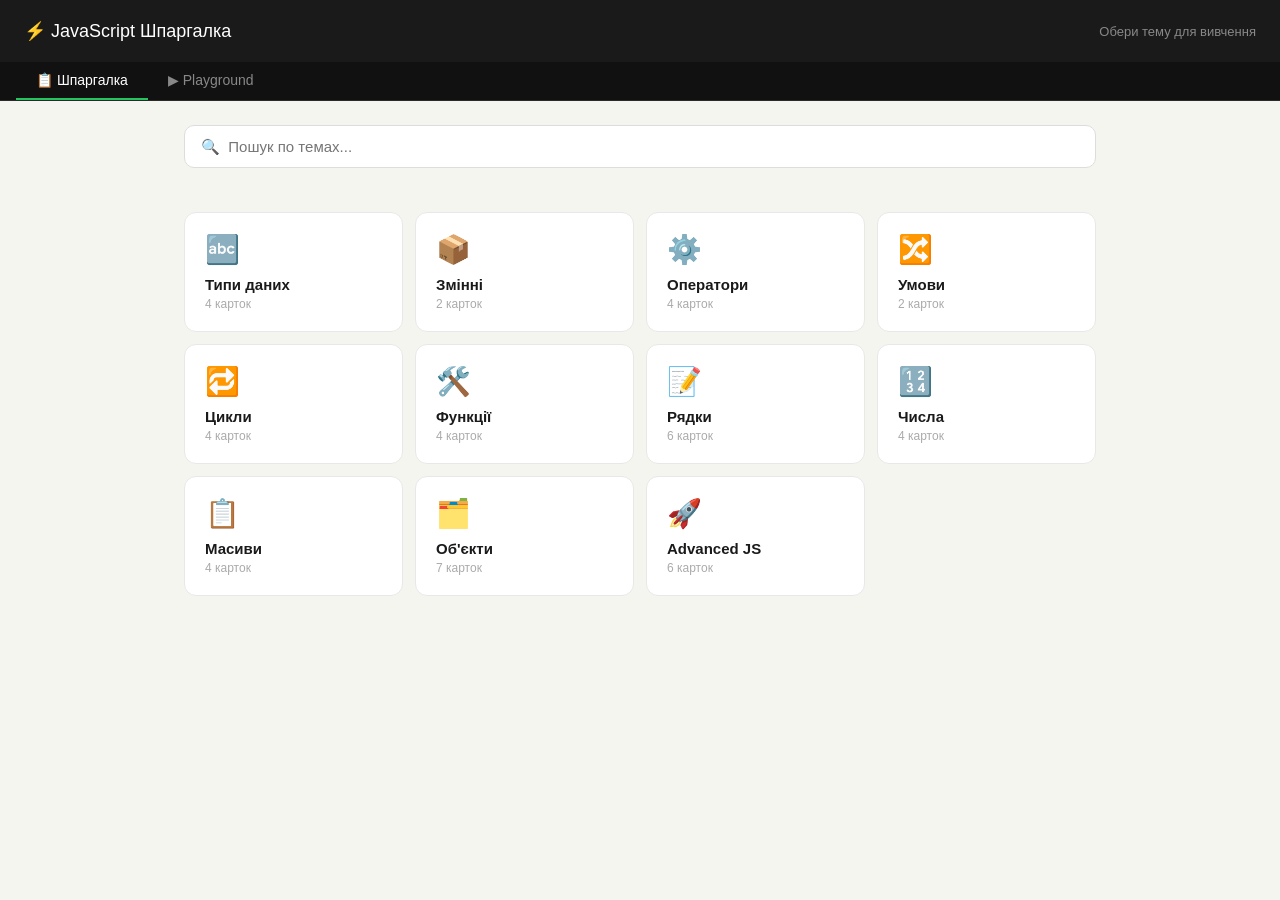
==== index.html @ d06f13a1 "fixs botom live code" ====
<!DOCTYPE html>
<html lang="uk">
<head>
  <meta charset="UTF-8">
  <meta name="viewport" content="width=device-width, initial-scale=1.0">
  <title>JavaScript Шпаргалка</title>
  <link rel="stylesheet" href="style.css">
  <style>
    body { display: flex; flex-direction: column; height: 100vh; overflow: hidden; }
    header { flex-shrink: 0; }

    .nav-tabs {
      display: flex;
      background: #111;
      border-bottom: 1px solid #2a2a2a;
      padding: 0 1rem;
      flex-shrink: 0;
    }
    .nav-tab {
      padding: 10px 20px;
      font-size: 14px;
      color: #888;
      cursor: pointer;
      border-bottom: 2px solid transparent;
      transition: all 0.15s;
      user-select: none;
    }
    .nav-tab:hover { color: #ccc; }
    .nav-tab.active { color: #fff; border-bottom-color: #22c55e; }

    /* ── Pages ── */
    .page { display: none; flex: 1; overflow-y: auto; }
    .page.active { display: block; }
    #page-playground { overflow: hidden; }
    #page-playground.active { display: flex; flex-direction: column; }

    #playground-frame { flex: 1; border: none; width: 100%; }

    /* ── Detail page ── */
    #page-detail.active { display: block; }

    .detail-back {
      display: inline-flex;
      align-items: center;
      gap: 8px;
      font-size: 15px;
      font-weight: 500;
      color: #fff;
      cursor: pointer;
      margin: 1.25rem 1.5rem 0;
      padding: 10px 20px;
      background: #2a2a2a;
      border: 1px solid #3a3a3a;
      border-radius: 10px;
      transition: all 0.15s;
      user-select: none;
    }
    .detail-back:hover { background: #333; border-color: #555; }

    .detail-container {
      max-width: 820px;
      margin: 0 auto;
      padding: 1rem 1.5rem 3rem;
    }

    .detail-title {
      font-size: 26px;
      font-weight: 600;
      color: #1a1a1a;
      margin-bottom: 0.5rem;
    }

    .detail-card {
      background: #fff;
      border: 1px solid #e8e8e8;
      border-radius: 12px;
      padding: 1.25rem;
      margin-bottom: 1rem;
    }

    .detail-card-title {
      font-size: 15px;
      font-weight: 600;
      color: #1a1a1a;
      margin-bottom: 6px;
    }

    .detail-card-desc {
      font-size: 13px;
      color: #666;
      line-height: 1.7;
      margin-bottom: 12px;
    }

    /* Код — кликабельный */
    .code-block {
      position: relative;
      cursor: pointer;
      border-radius: 8px;
      overflow: hidden;
    }

    .code-block pre {
      border-radius: 8px;
      margin: 0;
      transition: opacity 0.15s;
    }

    .code-block:hover pre { opacity: 0.85; }

    .code-hint {
      position: absolute;
      bottom: 8px;
      right: 10px;
      font-size: 11px;
      color: #22c55e;
      background: rgba(0,0,0,0.6);
      padding: 3px 8px;
      border-radius: 6px;
      opacity: 0;
      transition: opacity 0.15s;
      pointer-events: none;
      font-family: -apple-system, sans-serif;
    }

    .code-block:hover .code-hint { opacity: 1; }

    /* Toast */
    .toast {
      position: fixed;
      bottom: 24px;
      left: 50%;
      transform: translateX(-50%) translateY(10px);
      background: #22c55e;
      color: #fff;
      font-size: 13px;
      font-weight: 500;
      padding: 10px 20px;
      border-radius: 20px;
      opacity: 0;
      transition: all 0.25s;
      pointer-events: none;
      z-index: 999;
      font-family: -apple-system, sans-serif;
    }
    .toast.show {
      opacity: 1;
      transform: translateX(-50%) translateY(0);
    }

    /* ── Grid: теми ── */
    .topics-grid {
      display: grid;
      grid-template-columns: repeat(auto-fill, minmax(200px, 1fr));
      gap: 12px;
      padding: 1.5rem;
      max-width: 960px;
      margin: 0 auto;
    }

    .topic-card {
      background: #fff;
      border: 1px solid #e8e8e8;
      border-radius: 12px;
      padding: 1.25rem;
      cursor: pointer;
      transition: all 0.15s;
      user-select: none;
    }
    .topic-card:hover {
      border-color: #22c55e;
      transform: translateY(-2px);
      box-shadow: 0 4px 16px rgba(0,0,0,0.07);
    }

    .topic-icon { font-size: 28px; margin-bottom: 10px; }
    .topic-name { font-size: 15px; font-weight: 600; color: #1a1a1a; margin-bottom: 4px; }
    .topic-count { font-size: 12px; color: #aaa; }

    /* Search на головній */
    .search-wrap {
      padding: 1.5rem 1.5rem 0;
      max-width: 960px;
      margin: 0 auto;
    }

    @media (prefers-color-scheme: dark) {
      .detail-title { color: #e8e8e8; }
      .detail-card { background: #1e1e1e; border-color: #2a2a2a; }
      .detail-card-title { color: #e8e8e8; }
      .detail-card-desc { color: #aaa; }
      .topic-card { background: #1e1e1e; border-color: #2a2a2a; }
      .topic-name { color: #e8e8e8; }
    }
  </style>
</head>
<body>

<header>
  <h1>⚡ JavaScript Шпаргалка</h1>
  <span id="header-sub">Обери тему для вивчення</span>
</header>

<div class="nav-tabs">
  <span class="nav-tab active" id="nav-cheatsheet" onclick="showPage('cheatsheet')">📋 Шпаргалка</span>
  <span class="nav-tab" id="nav-playground" onclick="showPage('playground')">▶ Playground</span>
</div>

<!-- Шпаргалка (сітка тем) -->
<div class="page active" id="page-cheatsheet">
  <div class="search-wrap">
    <input class="search-bar" id="search" placeholder="🔍  Пошук по темах..." oninput="filterTopics()">
  </div>
  <div class="topics-grid" id="topics-grid"></div>
</div>

<!-- Детальна сторінка теми -->
<div class="page" id="page-detail">
  <div class="detail-back" onclick="backToCheatsheet()">← Назад</div>
  <div class="detail-container" id="detail-content"></div>
</div>

<!-- Playground -->
<div class="page" id="page-playground">
  <iframe id="playground-frame" src="playground.html"></iframe>
</div>

<div class="toast" id="toast">▶ Код відкрито в Playground!</div>

<script src="data.js"></script>
<script src="editor.js"></script>

</body>
</html>
---- style.css ----
*, *::before, *::after {
  box-sizing: border-box;
  margin: 0;
  padding: 0;
}

body {
  font-family: -apple-system, BlinkMacSystemFont, 'Segoe UI', sans-serif;
  background: #f5f5f0;
  color: #1a1a1a;
  min-height: 100vh;
}

header {
  background: #1a1a1a;
  color: #fff;
  padding: 1.25rem 1.5rem;
  display: flex;
  align-items: center;
  gap: 12px;
  position: sticky;
  top: 0;
  z-index: 100;
}
header h1 { font-size: 18px; font-weight: 500; }
header span { font-size: 13px; color: #888; margin-left: auto; }

.container { max-width: 960px; margin: 0 auto; padding: 1.5rem; }

.search-bar {
  width: 100%; padding: 12px 16px; font-size: 15px;
  border: 1px solid #ddd; border-radius: 10px;
  background: #fff; color: #1a1a1a;
  margin-bottom: 1.25rem; outline: none;
}
.search-bar:focus { border-color: #555; }

.tabs { display: flex; flex-wrap: wrap; gap: 6px; margin-bottom: 1.5rem; }
.tab {
  padding: 7px 15px; font-size: 13px;
  border: 1px solid #ddd; border-radius: 20px;
  cursor: pointer; background: #fff; color: #555; transition: all 0.15s;
}
.tab:hover { border-color: #999; color: #1a1a1a; }
.tab.active { background: #1a1a1a; color: #fff; border-color: #1a1a1a; }

.section { margin-bottom: 2rem; }
.section-title {
  font-size: 20px; font-weight: 600; color: #1a1a1a;
  margin-bottom: 1rem; padding-bottom: 8px;
  border-bottom: 2px solid #1a1a1a;
}

.cards-grid {
  display: grid;
  grid-template-columns: repeat(auto-fill, minmax(420px, 1fr));
  gap: 12px;
}

.card {
  background: #fff; border: 1px solid #e8e8e8;
  border-radius: 12px; padding: 1rem 1.25rem;
}
.card-title { font-size: 14px; font-weight: 600; color: #1a1a1a; margin-bottom: 6px; }
.card-desc { font-size: 13px; color: #666; margin-bottom: 10px; line-height: 1.6; }

/* code preview */
pre {
  background: #1a1a1a; color: #e8e8e8;
  border-radius: 8px 8px 0 0;
  padding: 12px 14px; font-size: 12.5px;
  overflow-x: auto; line-height: 1.65;
  font-family: 'Fira Code','Cascadia Code','Consolas',monospace;
  white-space: pre; margin: 0;
}

/* toolbar */
.editor-toolbar {
  display: flex; align-items: center; gap: 6px;
  background: #111; padding: 6px 10px;
  border-top: 1px solid #2a2a2a;
}

.btn-run {
  padding: 4px 14px; font-size: 12px; font-weight: 600;
  background: #22c55e; color: #fff;
  border: none; border-radius: 6px;
  cursor: pointer; transition: background 0.15s;
}
.btn-run:hover { background: #16a34a; }

.btn-reset {
  padding: 4px 10px; font-size: 12px;
  background: transparent; color: #888;
  border: 1px solid #333; border-radius: 6px;
  cursor: pointer; transition: all 0.15s;
}
.btn-reset:hover { color: #ccc; border-color: #555; }

.toolbar-hint { font-size: 11px; color: #555; margin-left: auto; }

/* editable textarea */
.code-editor {
  width: 100%;
  background: #1a1a1a; color: #e8e8e8;
  font-family: 'Fira Code','Cascadia Code','Consolas',monospace;
  font-size: 12.5px; line-height: 1.65;
  border: none; outline: none;
  resize: vertical; padding: 12px 14px;
  min-height: 80px; tab-size: 2;
  display: none;
}

.card.editing pre { display: none; }
.card.editing .code-editor { display: block; }

/* console output */
.console-output {
  background: #0d0d0d;
  border-radius: 0 0 8px 8px;
  padding: 0; max-height: 0; overflow: hidden;
  transition: max-height 0.2s ease, padding 0.2s ease;
  font-family: 'Fira Code','Cascadia Code','Consolas',monospace;
  font-size: 12px;
  border-top: 1px solid #222;
}
.console-output.has-output {
  max-height: 300px; padding: 10px 14px; overflow-y: auto;
}

.console-line { line-height: 1.7; padding: 1px 0; white-space: pre-wrap; word-break: break-all; }
.console-line.log   { color: #e8e8e8; }
.console-line.warn  { color: #fbbf24; }
.console-line.error { color: #f87171; }
.console-line.info  { color: #60a5fa; }
.console-line.result { color: #a78bfa; }
.console-line.divider {
  color: #444; border-top: 1px solid #222;
  margin-top: 6px; padding-top: 6px; font-size: 11px;
}

.empty { text-align: center; color: #999; padding: 3rem 0; font-size: 15px; }

@media (max-width: 600px) {
  .cards-grid { grid-template-columns: 1fr; }
  header h1 { font-size: 16px; }
}

@media (prefers-color-scheme: dark) {
  body { background: #111; color: #e8e8e8; }
  header { background: #000; }
  .search-bar { background: #1e1e1e; border-color: #333; color: #e8e8e8; }
  .search-bar:focus { border-color: #666; }
  .tab { background: #1e1e1e; border-color: #333; color: #aaa; }
  .tab:hover { border-color: #666; color: #e8e8e8; }
  .tab.active { background: #e8e8e8; color: #111; border-color: #e8e8e8; }
  .section-title { color: #e8e8e8; border-color: #444; }
  .card { background: #1e1e1e; border-color: #2a2a2a; }
  .card-title { color: #e8e8e8; }
  .card-desc { color: #aaa; }
  .btn-reset { border-color: #444; }
  .empty { color: #666; }
}
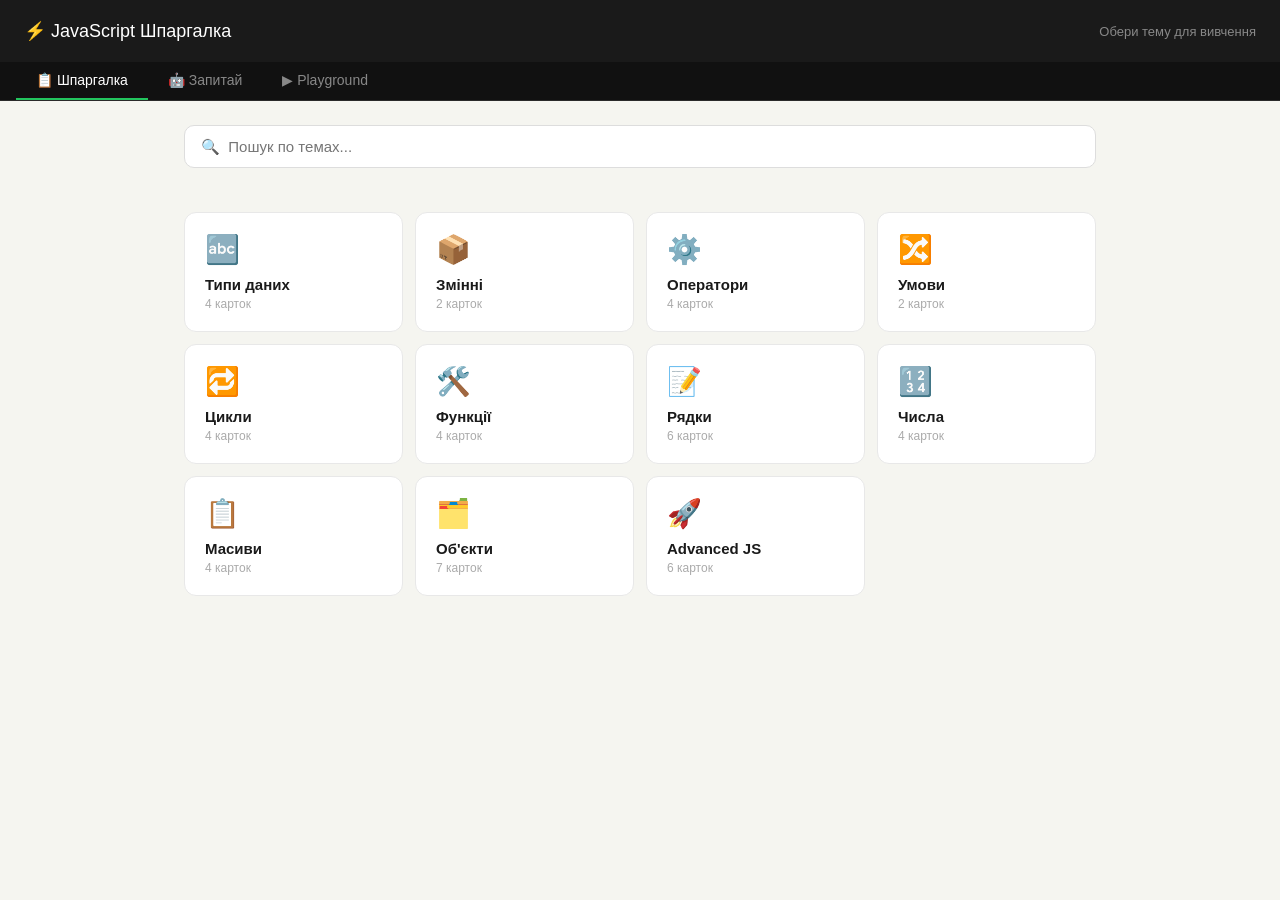
==== commit d4d7a393: "update" ====
--- a/index.html
+++ b/index.html
@@ -184,6 +184,18 @@
       margin: 0 auto;
     }
 
+
+    .search-section-label {
+      font-size: 13px; font-weight: 600; color: #888;
+      text-transform: uppercase; letter-spacing: 0.6px;
+      margin: 1.5rem 0 0.5rem;
+    }
+    .search-empty {
+      color: #888; font-size: 14px; line-height: 1.8;
+      padding: 2rem 0;
+      font-family: -apple-system, sans-serif;
+    }
+
     @media (prefers-color-scheme: dark) {
       .detail-title { color: #e8e8e8; }
       .detail-card { background: #1e1e1e; border-color: #2a2a2a; }
@@ -203,6 +215,7 @@
 
 <div class="nav-tabs">
   <span class="nav-tab active" id="nav-cheatsheet" onclick="showPage('cheatsheet')">📋 Шпаргалка</span>
+  <span class="nav-tab" id="nav-search" onclick="showPage('search')">🤖 Запитай</span>
   <span class="nav-tab" id="nav-playground" onclick="showPage('playground')">▶ Playground</span>
 </div>
 
@@ -220,6 +233,26 @@
   <div class="detail-container" id="detail-content"></div>
 </div>
 
+
+<!-- Розумний пошук -->
+<div class="page" id="page-search">
+  <div class="detail-container" style="max-width:820px">
+    <div style="margin-bottom:1rem">
+      <input
+        id="smart-search"
+        class="search-bar"
+        placeholder="Запитай наприклад: як додати елемент в масив, що таке this, як перебрати обʼєкт..."
+        oninput="doSearch()"
+        onkeydown="if(event.key==='Enter') doSearch()"
+        autofocus
+      >
+    </div>
+    <div id="search-results">
+      <div class="search-empty">Введи питання щоб знайти відповідь...</div>
+    </div>
+  </div>
+</div>
+
 <!-- Playground -->
 <div class="page" id="page-playground">
   <iframe id="playground-frame" src="playground.html"></iframe>
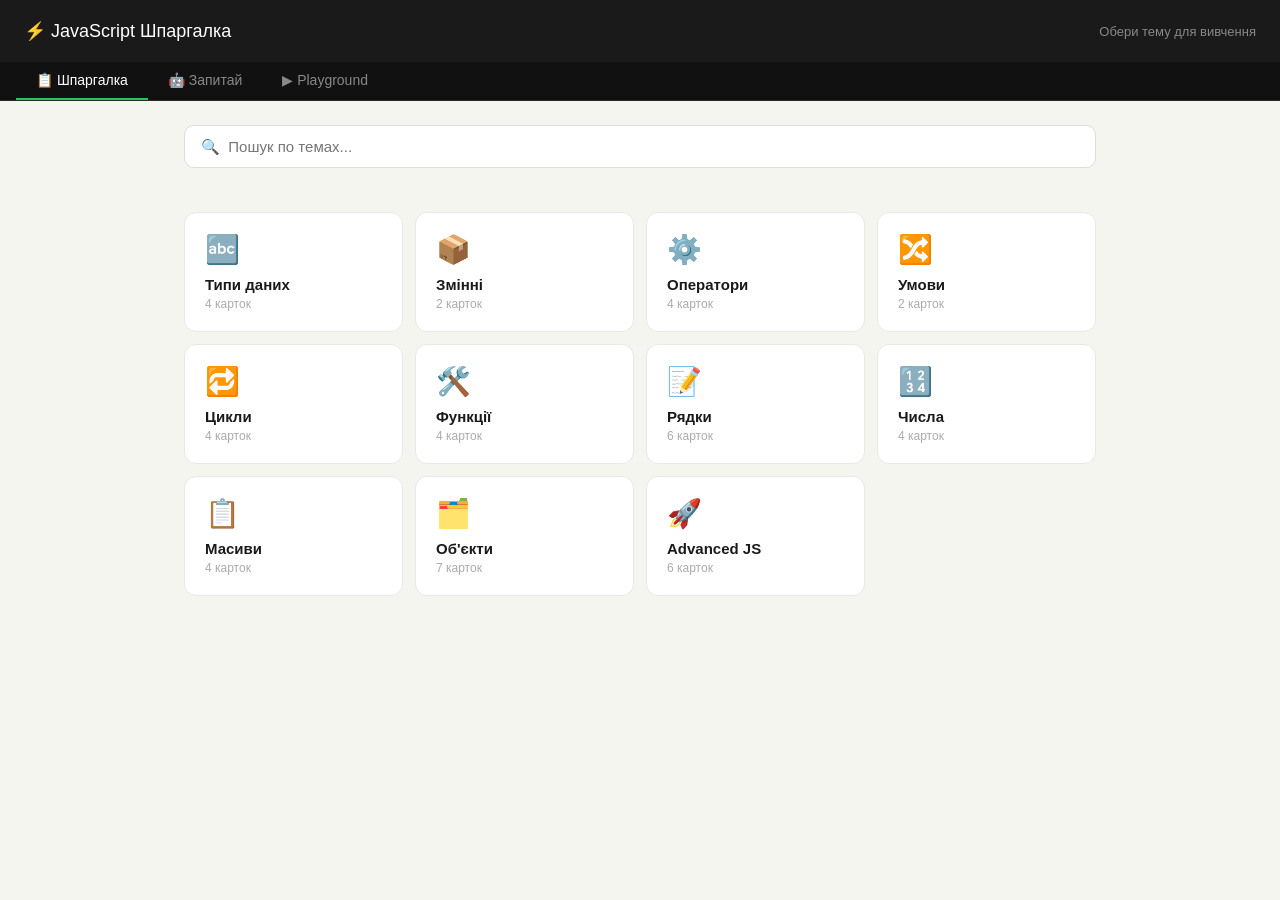
==== commit 0381f26e: "helper uptade + better Searching" ====
--- a/index.html
+++ b/index.html
@@ -185,6 +185,49 @@
     }
 
 
+
+    .deep-explain {
+      background: #f8f8f5;
+      border-left: 3px solid #22c55e;
+      border-radius: 0 10px 10px 0;
+      padding: 1rem 1.25rem;
+      margin-bottom: 1.5rem;
+      font-size: 14px;
+      line-height: 1.8;
+      color: #333;
+    }
+    .deep-explain p { margin-bottom: 0.6rem; }
+    .deep-explain ul, .deep-explain ol { padding-left: 1.5rem; margin: 0.5rem 0; }
+    .deep-explain li { margin-bottom: 0.3rem; }
+    .deep-explain code {
+      background: #e8e8e4;
+      padding: 1px 6px;
+      border-radius: 4px;
+      font-family: monospace;
+      font-size: 13px;
+    }
+    .deep-example { margin-bottom: 1.25rem; }
+    .deep-example-title {
+      font-size: 14px;
+      font-weight: 600;
+      color: #555;
+      margin-bottom: 8px;
+    }
+    .topic-card-item:hover {
+      border-color: #22c55e !important;
+      transform: translateX(4px);
+    }
+    .topic-card-item { transition: all 0.15s; }
+
+    @media (prefers-color-scheme: dark) {
+      .deep-explain {
+        background: #1a2a1a;
+        color: #ccc;
+      }
+      .deep-explain code { background: #2a3a2a; color: #e8e8e8; }
+      .deep-example-title { color: #aaa; }
+    }
+
     .search-section-label {
       font-size: 13px; font-weight: 600; color: #888;
       text-transform: uppercase; letter-spacing: 0.6px;
--- a/style.css
+++ b/style.css
@@ -61,8 +61,8 @@
   background: #fff; border: 1px solid #e8e8e8;
   border-radius: 12px; padding: 1rem 1.25rem;
 }
-.card-title { font-size: 14px; font-weight: 600; color: #1a1a1a; margin-bottom: 6px; }
-.card-desc { font-size: 13px; color: #666; margin-bottom: 10px; line-height: 1.6; }
+.card-title { font-size: 15px; font-weight: 600; color: #1a1a1a; margin-bottom: 6px; }
+.card-desc { font-size: 14px; color: #666; margin-bottom: 10px; line-height: 1.7; }
 
 /* code preview */
 pre {
@@ -104,7 +104,7 @@
   width: 100%;
   background: #1a1a1a; color: #e8e8e8;
   font-family: 'Fira Code','Cascadia Code','Consolas',monospace;
-  font-size: 12.5px; line-height: 1.65;
+  font-size: 14px; line-height: 1.65;
   border: none; outline: none;
   resize: vertical; padding: 12px 14px;
   min-height: 80px; tab-size: 2;
@@ -161,3 +161,71 @@
   .btn-reset { border-color: #444; }
   .empty { color: #666; }
 }
+
+/* ── Порівняння методів ── */
+.compare-block {
+  margin-top: 2rem;
+  border-top: 1px solid #e8e8e8;
+  padding-top: 1.5rem;
+}
+
+.compare-title {
+  font-size: 17px;
+  font-weight: 600;
+  color: #1a1a1a;
+  margin-bottom: 1rem;
+}
+
+.compare-grid {
+  display: grid;
+  grid-template-columns: repeat(auto-fill, minmax(280px, 1fr));
+  gap: 12px;
+  margin-bottom: 1rem;
+}
+
+.compare-card {
+  background: #f8f8f5;
+  border: 1px solid #e8e8e8;
+  border-radius: 10px;
+  padding: 1rem;
+}
+
+.compare-method {
+  font-size: 14px;
+  font-weight: 700;
+  color: #1a1a1a;
+  margin-bottom: 8px;
+  font-family: 'Fira Code', monospace;
+}
+
+.compare-pro {
+  font-size: 13px;
+  color: #16a34a;
+  margin-top: 8px;
+  line-height: 1.5;
+}
+
+.compare-con {
+  font-size: 13px;
+  color: #dc2626;
+  margin-top: 4px;
+  line-height: 1.5;
+}
+
+.compare-winner {
+  background: #f0fdf4;
+  border: 1px solid #bbf7d0;
+  border-radius: 10px;
+  padding: 12px 16px;
+  font-size: 14px;
+  color: #15803d;
+  line-height: 1.6;
+}
+
+@media (prefers-color-scheme: dark) {
+  .compare-block { border-color: #2a2a2a; }
+  .compare-title { color: #e8e8e8; }
+  .compare-card { background: #1a1a1a; border-color: #2a2a2a; }
+  .compare-method { color: #e8e8e8; }
+  .compare-winner { background: #0a1f0a; border-color: #1a4a1a; color: #4ade80; }
+}
